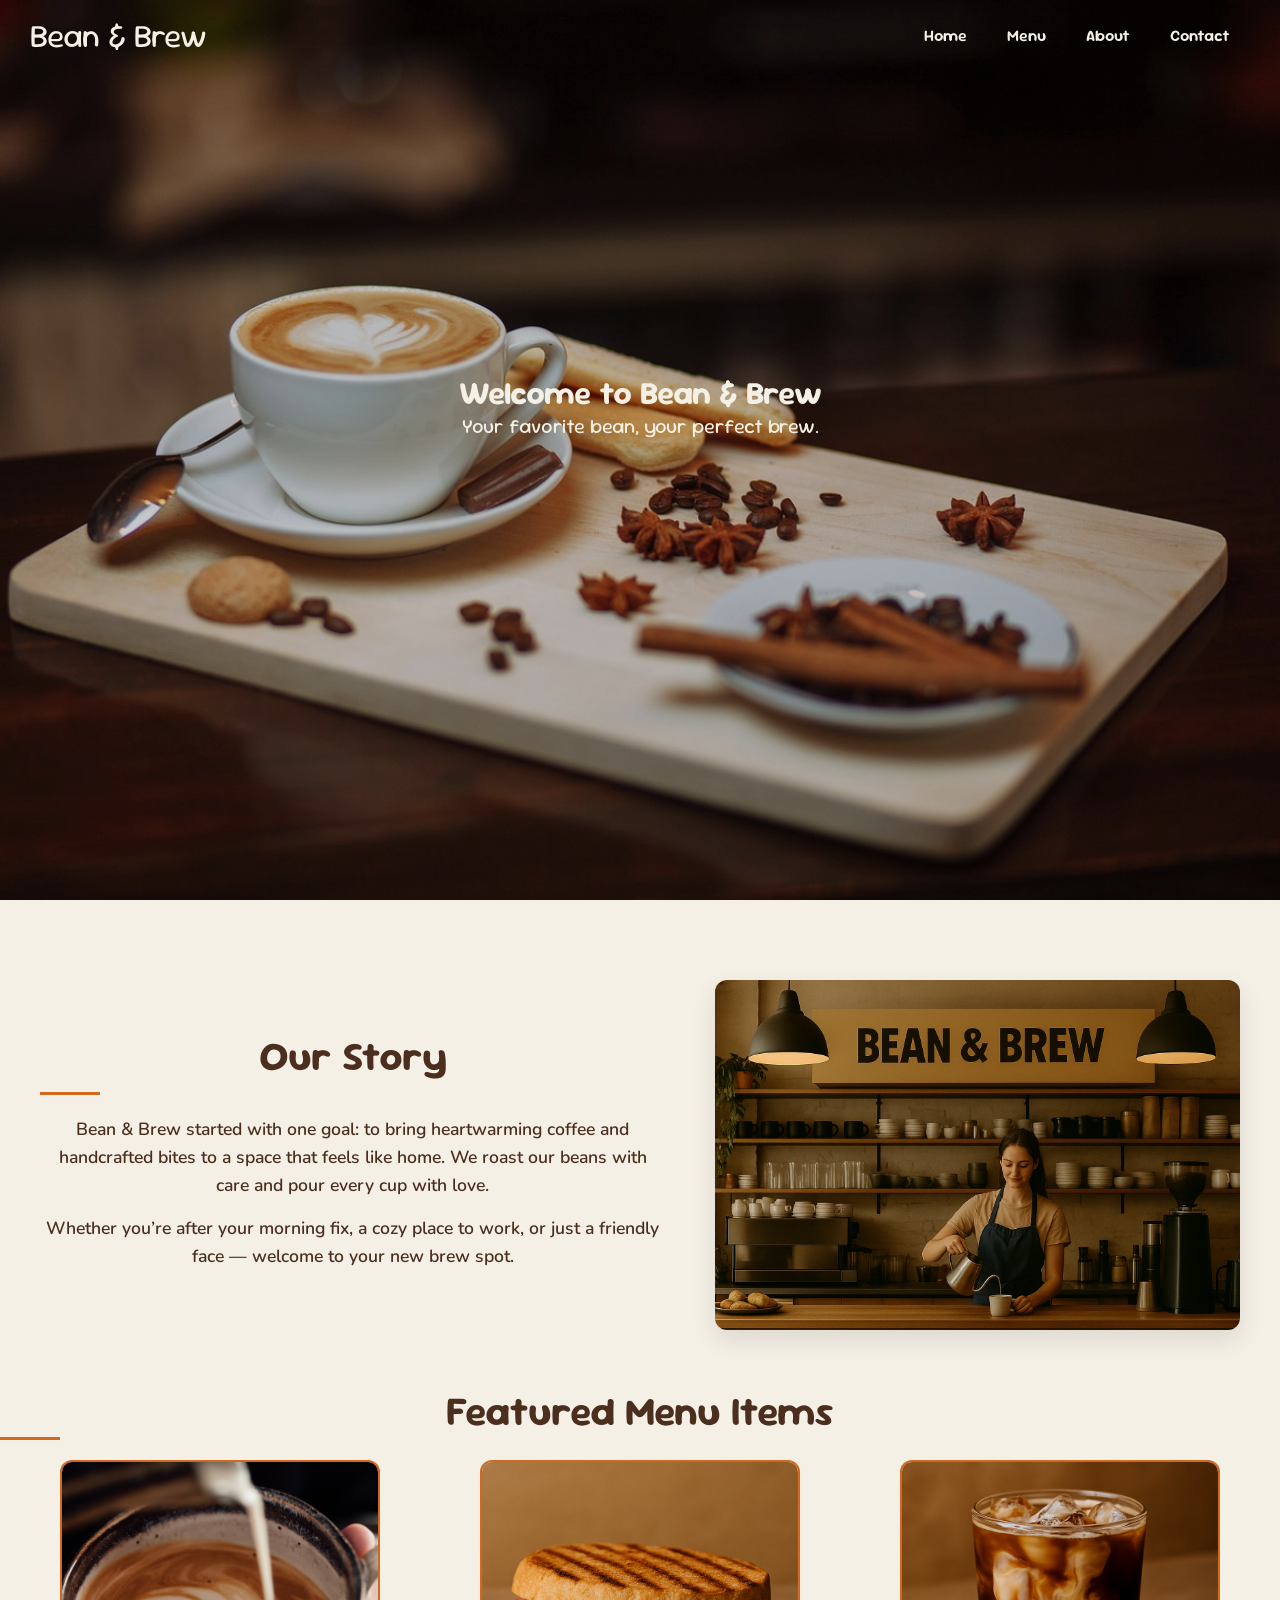
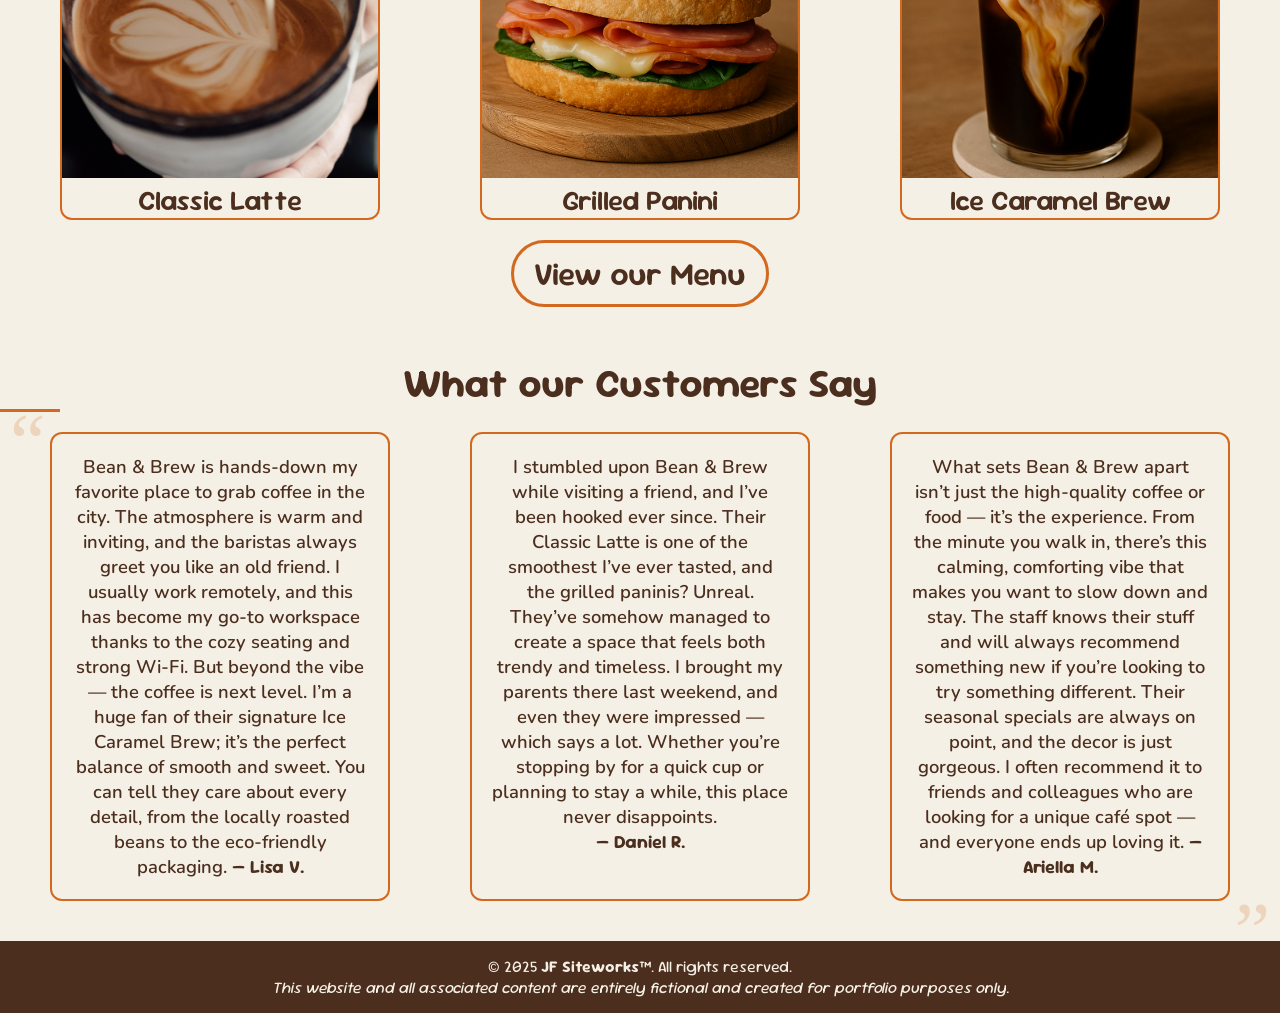
==== index.html @ e6b8cbff "Changed file structure" ====
<!-- Designed and Developed by James Forde and JF Siteworks | www.jfsiteworks.com -->
<!-- © 2025 JF Siteworks™. All rights reserved. -->
<!-- Bean & Brew is a fictional brand created solely for portfolio and demonstration purposes. -->

<!DOCTYPE html>
<html lang="en">
  <head>
    <meta charset="UTF-8" />
    <meta name="viewport" content="width=device-width, initial-scale=1.0" />
    <link rel="stylesheet" href="../body.css" />
    <link rel="stylesheet" href="CSS/navbar.css" />
    <link rel="stylesheet" href="CSS/banner.css" />
    <link rel="stylesheet" href="CSS/ourstory.css" />
    <link rel="stylesheet" href="CSS/menuitems.css" />
    <link rel="stylesheet" href="CSS/reviews.css" />
    <link rel="stylesheet" href="CSS/ctamenu.css" />
    <link rel="preconnect" href="https://fonts.googleapis.com" />
    <link rel="preconnect" href="https://fonts.gstatic.com" crossorigin />
    <link
      href="https://fonts.googleapis.com/css2?family=Sour+Gummy:ital,wght@0,100..900;1,100..900&display=swap"
      rel="stylesheet"
    />
    <link rel="preconnect" href="https://fonts.googleapis.com" />
    <link rel="preconnect" href="https://fonts.gstatic.com" crossorigin />
    <link
      href="https://fonts.googleapis.com/css2?family=Nunito:ital,wght@0,200..1000;1,200..1000&family=Sour+Gummy:ital,wght@0,100..900;1,100..900&display=swap"
      rel="stylesheet"
    />
    <title>Bean & Brew</title>
  </head>
  <body style="min-height: 100vh; display: flex; flex-direction: column">
    <nav id="navbar" class="navbar">
      <img
        src="../images/white hamburger.png"
        alt="Menu"
        id="hamburgerToggle"
        class="hamburger"
      />
      <div class="logo">Bean & Brew</div>
      <ul class="nav-links">
        <li><a href="">Home</a></li>
        <li><a href="#">Menu</a></li>
        <li><a href="#">About</a></li>
        <li><a href="contactus/">Contact</a></li>
      </ul>
    </nav>

    <div class="sidebar" id="mobileSidebar">
      <button id="closeBtn" class="close-btn">x</button>
      <a href="">Home</a>
      <a href="#">Menu</a>
      <a href="#">About</a>
      <a href="contactus/">Contact</a>
    </div>

    <div class="sidebar-overlay hidden" id="sidebarOverlay"></div>

    <main>
      <div class="banner">
        <img src="../images/hero-coffee.jpg" alt="banner-image" />
        <div class="banner-text">
          <h1>Welcome to Bean & Brew</h1>
          <p>Your favorite bean, your perfect brew.</p>
        </div>
      </div>

      <section class="our-story">
        <div class="story-content">
          <div class="story-text">
            <h2>Our Story</h2>
            <p>
              Bean & Brew started with one goal: to bring heartwarming coffee
              and handcrafted bites to a space that feels like home. We roast
              our beans with care and pour every cup with love.
            </p>
            <p>
              Whether you’re after your morning fix, a cozy place to work, or
              just a friendly face — welcome to your new brew spot.
            </p>
          </div>
          <div class="story-image">
            <img
              src="../images/inside.png"
              alt="Inside view of Bean & Brew coffee shop"
            />
          </div>
        </div>
      </section>

      <h1 class="featured-menu-items-text">Featured Menu Items</h1>

      <section class="featured-menu-items">
        <div id="box" class="item">
          <img src="../images/latte.jpg" alt="bliss" />
          <h2>Classic Latte</h2>
        </div>
        <div id="box" class="item">
          <img src="../images/panini.png" alt="panini" />
          <h2>Grilled Panini</h2>
        </div>
        <div id="box" class="item">
          <img src="../images/bliss.png" alt="bliss" />
          <h2>Ice Caramel Brew</h2>
        </div>
      </section>
      <section class="ctamenu">
        <div class="ctamenu-container">
          <a href="#"> View our Menu </a>
        </div>
      </section>

      <h1 class="reviews-text">What our Customers Say</h1>

      <section class="reviews">
        <div class="review">
          <p>
            Bean & Brew is hands-down my favorite place to grab coffee in the
            city. The atmosphere is warm and inviting, and the baristas always
            greet you like an old friend. I usually work remotely, and this has
            become my go-to workspace thanks to the cozy seating and strong
            Wi-Fi. But beyond the vibe — the coffee is next level. I’m a huge
            fan of their signature Ice Caramel Brew; it’s the perfect balance of
            smooth and sweet. You can tell they care about every detail, from
            the locally roasted beans to the eco-friendly packaging.
            <b style="font-family: Sour Gummy, sans-serif">— Lisa V.</b>
          </p>
        </div>
        <div class="review">
          <p>
            I stumbled upon Bean & Brew while visiting a friend, and I’ve been
            hooked ever since. Their Classic Latte is one of the smoothest I’ve
            ever tasted, and the grilled paninis? Unreal. They’ve somehow
            managed to create a space that feels both trendy and timeless. I
            brought my parents there last weekend, and even they were impressed
            — which says a lot. Whether you’re stopping by for a quick cup or
            planning to stay a while, this place never disappoints.<br />
            <b style="font-family: Sour Gummy, sans-serif">— Daniel R.</b>
          </p>
        </div>
        <div class="review">
          <p>
            What sets Bean & Brew apart isn’t just the high-quality coffee or
            food — it’s the experience. From the minute you walk in, there’s
            this calming, comforting vibe that makes you want to slow down and
            stay. The staff knows their stuff and will always recommend
            something new if you’re looking to try something different. Their
            seasonal specials are always on point, and the decor is just
            gorgeous. I often recommend it to friends and colleagues who are
            looking for a unique café spot — and everyone ends up loving it.
            <b style="font-family: Sour Gummy, sans-serif">— Ariella M.</b>
          </p>
        </div>
      </section>
    </main>

    <footer>
      <p>© 2025 <strong>JF Siteworks™</strong>. All rights reserved.</p>
      <p>
        <em
          >This website and all associated content are entirely fictional and
          created for portfolio purposes only.</em
        >
      </p>
    </footer>

    <script src="script.js"></script>
  </body>
</html>
---- body.css ----
* {
  margin: 0;
  padding: 0;
  box-sizing: border-box;
}

html,
body {
  background-color: #f5f0e6;
  min-height: 100vh;
  margin: 0;
  display: flex;
  flex-direction: column;
  font-size: 16px;
  text-align: center;
  overflow-x: hidden;
  overflow-y: visible;
  scroll-behavior: smooth;
}

main {
  flex: 1;
}

footer {
  height: fit-content;
  width: 100%;
  box-sizing: border-box;
  background-color: #4b2e1e;
  color: #f5f0e6;
  font-family: "Sour Gummy", sans-serif;
  padding: 15px 0;
  margin-bottom: 0;
}
---- CSS/navbar.css ----
.navbar {
  width: 100%;
  display: flex;
  justify-content: space-between;
  align-items: center;
  background-color: transparent;
  padding: 0 30px;
  height: 70px;
  position: fixed;
  top: 0;
  left: 0;
  z-index: 100;
  opacity: 1;
  transition: background-color 0.5s ease, opacity 0.3s ease;
}

.logo {
  font-family: "Sour Gummy", sans-serif;
  font-size: 2rem;
  color: #f5f0e6;
  display: flex;
  align-items: center;
  height: 100%;
}

.nav-links {
  list-style: none;
  display: flex;
}

.nav-links li {
  height: 100%;
}

.nav-links a {
  font-family: "Sour Gummy", sans-serif;
  display: inline-block;
  position: relative;
  padding: 0 20px;
  text-decoration: none;
  color: #f5f0e6;
  font-weight: 600;
  transition: background-color 0.3s ease, color 0.3s ease,
    transform 0.3s cubic-bezier(0.4, 0, 0.2, 1);
}

.navbar a::after {
  content: "";
  position: absolute;
  left: 15%;
  bottom: 0;
  width: 70%;
  height: 2px;
  background-color: rgba(245, 240, 230, 1);
  transform: scaleX(0);
  transform-origin: center;
  transition: transform 0.3s ease;
}

.navbar a:hover {
  transform: scale(1.15);
}

.navbar a:hover::after {
  transform: scaleX(1);
}

.navbar.scrolled {
  background-color: #4b2e1e;
  opacity: 1 !important;
}

.hamburger {
  position: absolute;
  display: none;
  cursor: pointer;
  align-items: center;
  justify-content: center;
  height: 20px;
  width: auto;
  box-sizing: content-box;
}

.sidebar {
  position: fixed;
  top: 0;
  left: -250px;
  height: 100%;
  width: 250px;
  background-color: #f5f0e6;
  padding-top: 0px;
  transition: left 0.3s ease;
  z-index: 1000;
  display: flex;
  flex-direction: column;
}

.sidebar.active {
  left: 0;
}

.sidebar a {
  padding: 16px;
  text-decoration: none;
  color: #4b2e1e;
  font-size: 18px;
  border-bottom: 1px solid #d2691e;
  font-family: "Sour Gummy", sans-serif;
}

.close-btn {
  background-color: transparent;
  color: #4b2e1e;
  font-size: 35px;
  border: 0;
  text-align: right;
  padding: 8px 16px 8px 16px;
  font-family: "Sour Gummy", sans-serif;
  font-weight: 300;
  border-bottom: 1px solid #d2691e;
}

.sidebar-overlay {
  position: fixed;
  top: 0;
  left: 0;
  z-index: 999;
  background-color: #00000099;
  height: 100vh;
  width: 100vw;
}

.hidden {
  display: none;
}
@media (max-width: 768px) {
  .navbar {
    justify-content: center;
    width: 100%;
    padding: 0;
  }

  .logo {
    margin: 0 auto;
  }

  .nav-links {
    display: none;
  }

  .navbar.scrolled {
    background-color: #4b2e1e;
    opacity: 1;
  }

  .hamburger {
    display: block;
    position: absolute;
    left: 16px;
    top: 50%;
    transform: translateY(-50%);
    height: 20px;
    width: auto;
    margin: 0;
  }
}
---- CSS/banner.css ----
.banner {
  position: relative;
  width: 100%;
  min-height: 100vh;
  height: 100vh;
  display: flex;
  overflow: visible;
  justify-content: center;
}

.banner::before {
  content: "";
  position: absolute;
  inset: 0;
  background-color: rgba(0, 0, 0, 0.2);
  z-index: 1;
}

.banner img {
  width: 100%;
  height: 100vh;
  min-height: 100vh;
  object-fit: cover;
  position: absolute;
  top: 0;
  left: 0;
  z-index: 0;
}

.banner-text {
  position: relative;
  align-self: center;
  align-content: center;
  display: flex;
  flex-direction: column;
  justify-content: center;
  font-family: "Sour Gummy", sans-serif;
  color: #f5f0e6;
  z-index: 2;
  transform: translateY(-45px);
}

.banner h1 {
  font-size: 2rem;
}

.banner p {
  font-size: 1.25rem;
}

.order-btn {
  font-family: "Sour Gummy", sans-serif;
  position: absolute;
  bottom: 120px;
  left: 150px;
  background-color: #f5f0e6;
  color: #d2691e;
  padding: 12px 24px;
  border: 3px solid #d2691e;
  border-radius: 999px;
  font-weight: bold;
  font-size: 1.1rem;
  text-decoration: none;
  z-index: 5;
  transform-origin: center;
  transition: background-color 0.5s ease, color 0.5s ease,
    transform 0.3s cubic-bezier(0.4, 0, 0.2, 1),
    filter 0.3s cubic-bezier(0.4, 0, 0.2, 1),
    opacity 0.3s cubic-bezier(0.4, 0, 0.2, 1);
  filter: none !important;
  opacity: 1 !important;
}

.order-btn::after {
  content: "";
  position: absolute;
  left: 15%;
  bottom: 0.75rem;
  width: 70%;
  height: 2px;
  background-color: rgba(210, 105, 30, 1);
  transform: scaleX(0);
  transform-origin: center;
  transition: transform 0.3s ease;
}

.order-btn:hover {
  animation: none !important;
  filter: none !important;
  opacity: 1 !important;
  transform: scale(1.2);
}

.order-btn:hover::after {
  transform: scaleX(1);
}

.order-btn.fade-slide {
  will-change: transform, opacity;
}

@media (max-width: 768px) {
  .order-btn {
    margin: 30px auto 0 auto;
    display: block;
    left: unset;
    bottom: unset;
    align-self: center;
    font-size: 1rem;
    padding: 10.6px 20.2px;
  }

  .order-btn:hover {
    transform: none !important;
  }

  .order-btn:hover::after {
    transform: scaleX(0) !important;
  }

  .banner h1 {
    font-size: 1.6rem;
  }

  .banner p {
    font-size: 1rem;
  }
}
---- CSS/ourstory.css ----
.our-story {
  padding: 80px 40px 50px 40px;
  background-color: #f5f0e6;
  color: #4b2e1e;
  font-family: 'Sour Gummy', sans-serif;
}

.story-content {
  max-width: 1200px;
  margin: 0 auto;
  display: flex;
  flex-direction: row;
  gap: 50px;
  align-items: center;
  flex-wrap: wrap;
}

.story-text {
  flex: 1 1 500px;
}

.story-text h2 {
  font-size: 2.5rem;
  margin-bottom: 20px;
  position: relative;
  font-weight: 700;
}

.story-text h2::after {
  content: "";
  display: block;
  width: 60px;
  height: 3px;
  background: #d2691e;
  margin-top: 10px;
  justify-self: center;
}

.story-text p {
  font-size: 1.1rem;
  line-height: 1.6;
  margin-bottom: 15px;
  font-family: "Nunito", sans-serif;
  font-weight: 600;
}

.story-image {
  flex: 1 1 400px;
}

.story-image img {
  width: 100%;
  border-radius: 12px;
  object-fit: cover;
  box-shadow: 0 10px 25px rgba(0, 0, 0, 0.1);
}
---- CSS/menuitems.css ----
.featured-menu-items {
  width: 100%;
  display: flex;
  box-sizing: border-box;
  padding: 0 60px;
  height: fit-content;
  gap: 100px;
}

.featured-menu-items-text {
  font-size: 2.5rem;
  text-align: center;
  font-family: "Sour Gummy", sans-serif;
  color: #4b2e1e;
}

.featured-menu-items-text::after {
  content: "";
  display: block;
  width: 60px;
  height: 3px;
  background: #d2691e;
  margin-top: 0;
  margin-bottom: 20px;
  justify-self: center;
}

.item {
  flex: 1;
  justify-content: center;
  border: 2px solid #d2691e;
  border-radius: 12px;
  height: fit-content;
  overflow: hidden;
  transition: transform 0.3s ease, box-shadow 0.3s ease !important;
  background-color: #f5f0e6;
  z-index: 2;
}

.item h2 {
  font-size: 1.75rem;
  font-family: "Sour Gummy", sans-serif;
  font-weight: 600;
  color: #4b2e1e;
}

.item img {
  width: 100%;
  height: auto;
}

.item:hover {
  transform: scale(1.03) !important;
  box-shadow: 0 8px 20px rgba(0, 0, 0, 0.4);
}

@media (max-width: 768px) {
  .featured-menu-items {
    flex-direction: column;
    gap: 32px;
    padding: 0 12px;
    align-items: center;
  }
  .item {
    width: 100%;
    max-width: 350px;
    margin: 0 auto;
    font-size: 1rem;
  }
  .item h2 {
    font-size: 1.25rem;
  }
  .featured-menu-items-text {
    font-size: 2rem;
  }
  .featured-menu-items-text::after {
    margin-left: auto;
    margin-right: auto;
  }

  .item:hover {
    transform: none !important;
    box-shadow: none !important;
    display: block;
  }
}
---- CSS/reviews.css ----
.reviews {
  width: 100%;
  min-height: 350px;
  display: flex;
  box-sizing: border-box;
  padding: 0 50px 40px 50px;
  gap: 80px;
  align-items: stretch;
  position: relative;
  overflow: visible;
}

.reviews-text {
  font-size: 2.5rem;
  font-family: "Sour Gummy", sans-serif;
  color: #4b2e1e;
}

.reviews-text::after {
  content: "";
  display: block;
  width: 60px;
  height: 3px;
  background: #d2691e;
  margin-top: 0;
  margin-bottom: 20px;
  justify-self: center;
}

.review {
  flex: 1;
  text-align: center;
  border-radius: 12px;
  min-height: 100%;
  border: 2px solid #d2691e;
  position: relative;
  padding: 20px;
  display: flex;
  flex-direction: column;
  justify-content: stretch;
  transition: transform 0.3s ease, box-shadow 0.3s ease;
  z-index: 10;
  background-color: #f5f0e6;
}

.review p {
  font-size: 1.15rem;
  font-family: "Nunito", sans-serif;
  color: #4b2e1e;
  font-weight: 600;
}

.reviews::before,
.reviews::after {
  font-family: Georgia, serif;
  font-size: 5rem;
  color: #d2691e;
  position: absolute;
  opacity: 0.2;
  line-height: 1;
  pointer-events: none;
  z-index: 0;
}

.reviews::before {
  content: "“";
  top: -30px;
  left: 10px;
}

.reviews::after {
  content: "”";
  bottom: -30px;
  right: 10px;
}

.review:hover {
  transform: scale(1.03);
  box-shadow: 0 8px 20px rgba(0, 0, 0, 0.4);
}

@media (max-width: 768px) {
  .reviews {
    flex-direction: column;
    gap: 32px;
    padding: 0 12px;
    align-items: center;
    padding-bottom: 40px;
  }

  .review {
    max-width: 350px;
    width: 100%;
  }

  .reviews::before,
  .reviews::after {
    font-family: Georgia, serif;
    font-size: 4rem;
    color: #d2691e;
    position: absolute;
    opacity: 0.2;
    line-height: 1;
    pointer-events: none;
    z-index: 0;
  }

  .reviews::before {
    content: "“";
    top: -30px;
    left: 10px;
  }

  .reviews::after {
    content: "”";
    bottom: -25px;
    right: 10px;
  }

  .review:hover {
    transform: none !important;
    box-shadow: none !important;
    display: block;
  }
}
---- CSS/ctamenu.css ----
.ctamenu {
    width: 100%;
    height: fit-content;
    display: flex;
    align-items: center;
    padding: 20px;
    padding-bottom: 25px;
    padding-bottom: 50px;
}

.ctamenu-container {
    flex: 1;
    display: flex;
    justify-content: center;
}

.ctamenu-container a {
    font-size: 2rem;
    font-family: "Sour Gummy", sans-serif;
    color: #4b2e1e;
    text-decoration: none;
    border: 3px solid #d2691e;
    border-radius: 999px;
    padding: 10px 20px;
    transition: transform 0.3s ease;
    font-weight: 600;
    position: relative;
}

.ctamenu-container a::after {
  content: "";
  position: absolute;
  left: 15%;
  bottom: 0.75rem;
  width: 70%;
  height: 2px;
  background-color: #4b2e1e;
  transform: scaleX(0);
  transform-origin: center;
  transition: transform 0.3s ease;
  z-index: 1;
}

.ctamenu-container a:hover {
  transform: scale(1.1);
}

.ctamenu-container a:hover::after {
  transform: scaleX(1);
}

@media (max-width: 768px) {
  .ctamenu-container a:hover {
    transform: none !important;
  }

  .ctamenu-container a:hover::after {
    transform: scaleX(0);
  }
}
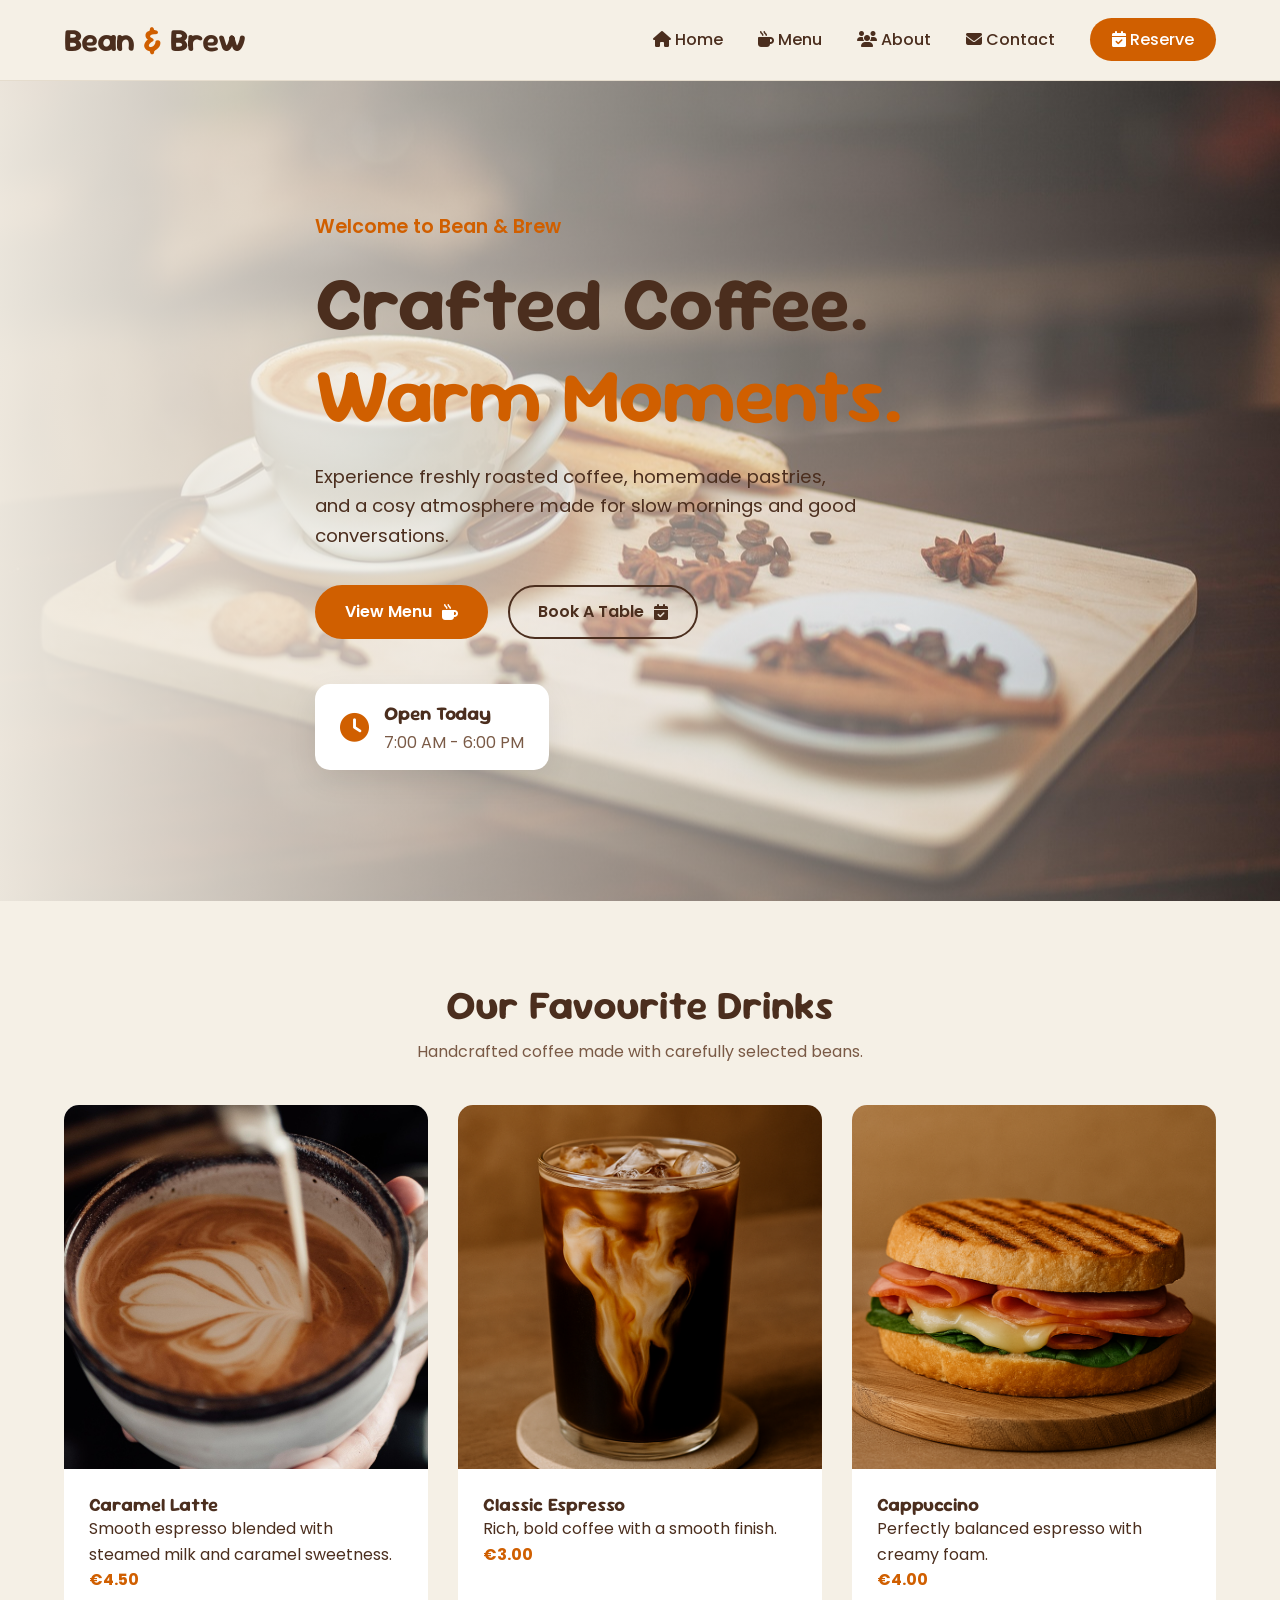
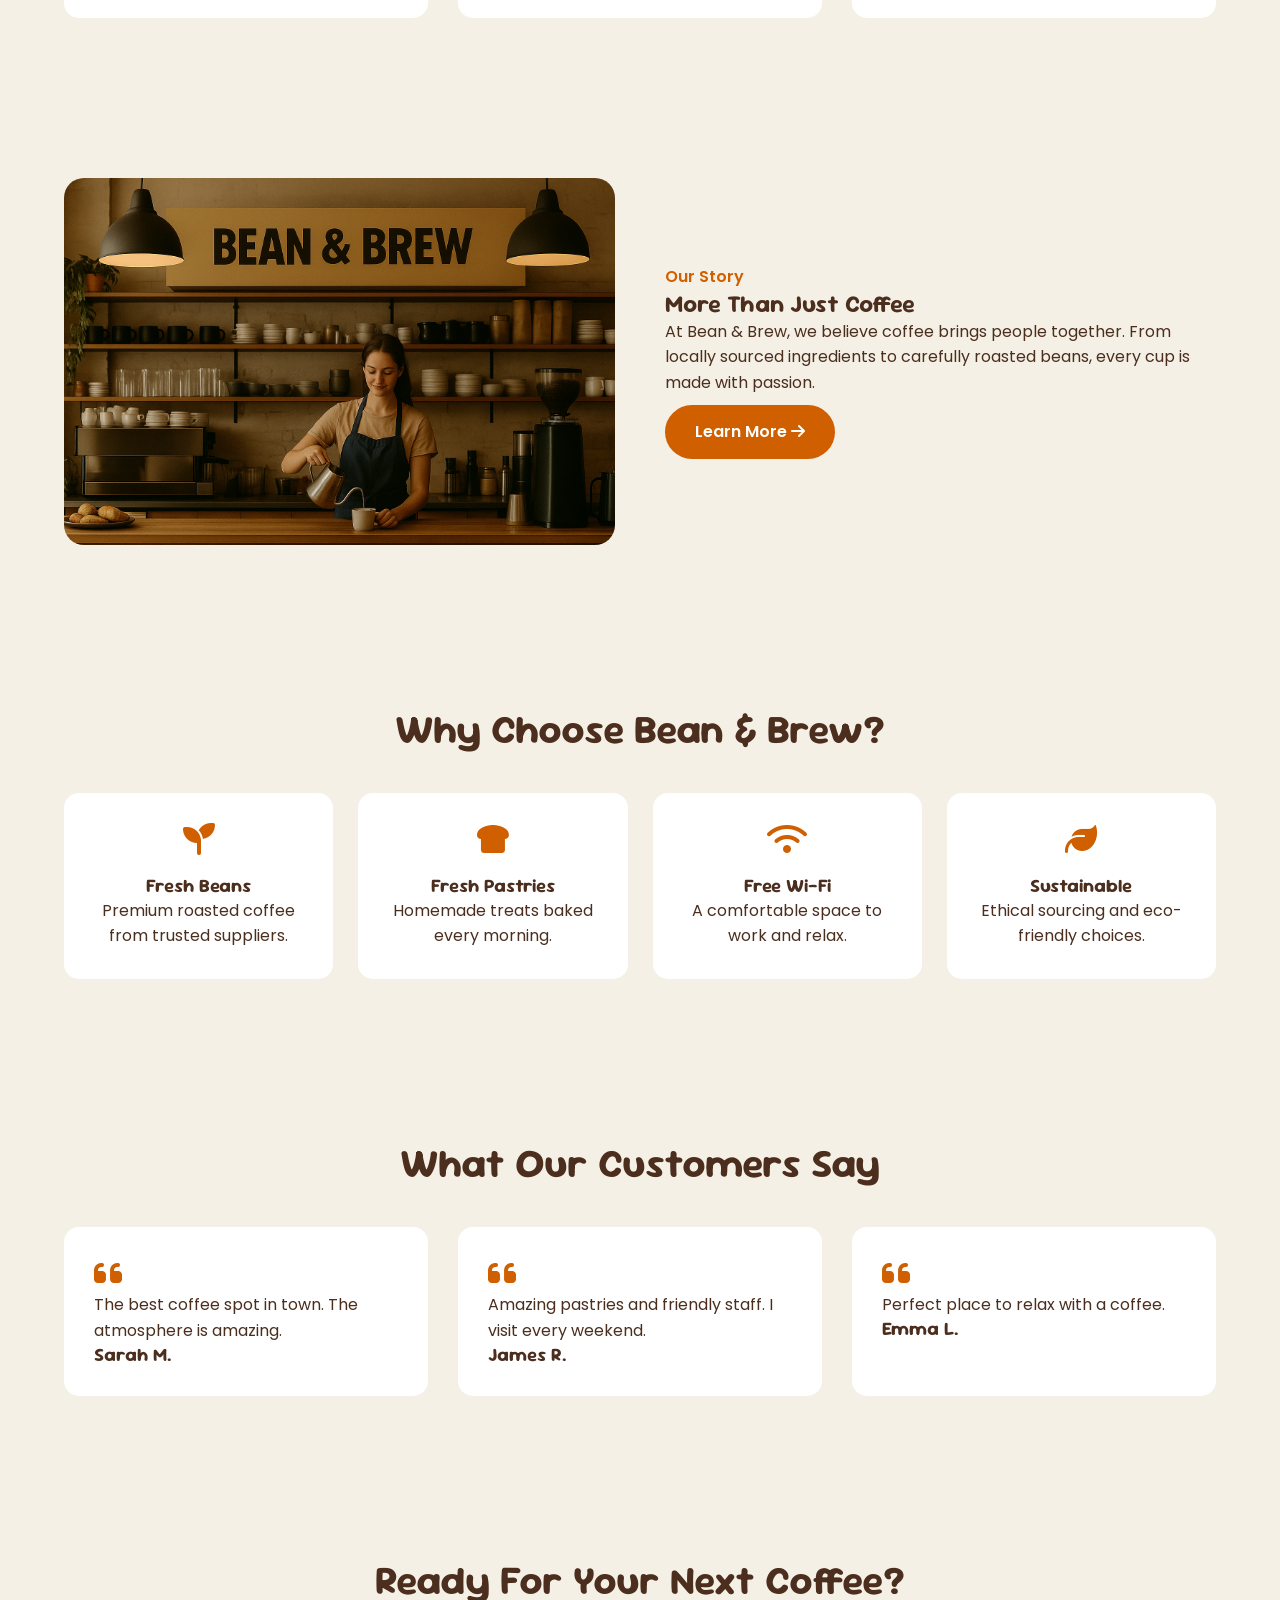
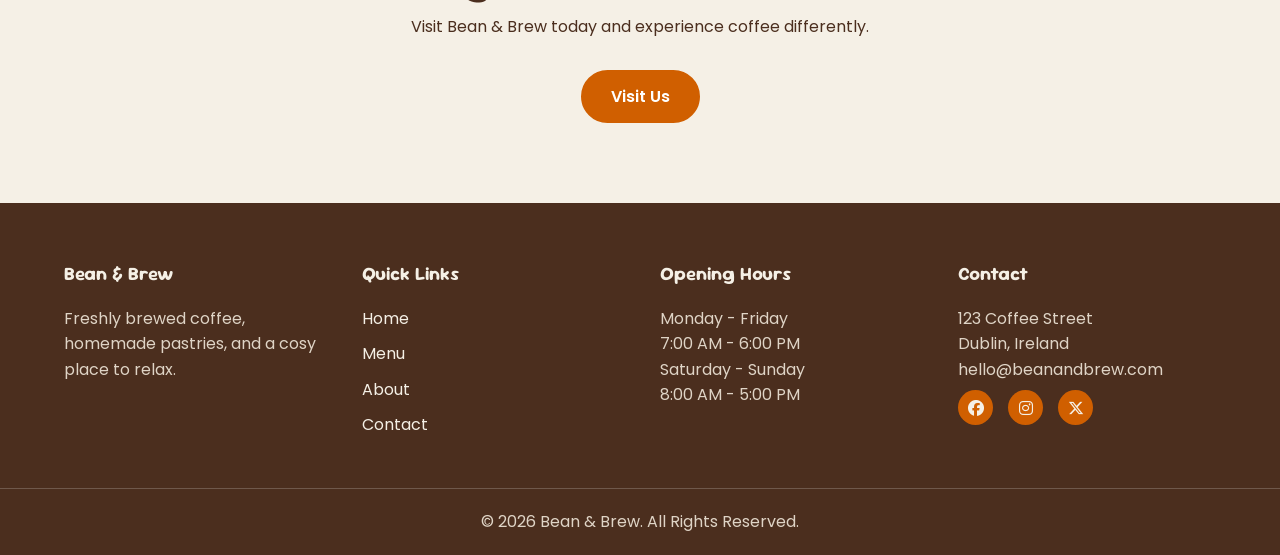
==== commit bddd1840: "Intiate Bean & Brew" ====
--- a/index.html
+++ b/index.html
@@ -1,168 +1,355 @@
-<!-- Designed and Developed by James Forde and JF Siteworks | www.jfsiteworks.com -->
-<!-- © 2025 JF Siteworks™. All rights reserved. -->
-<!-- Bean & Brew is a fictional brand created solely for portfolio and demonstration purposes. -->
-
-<!DOCTYPE html>
+<!doctype html>
 <html lang="en">
   <head>
     <meta charset="UTF-8" />
     <meta name="viewport" content="width=device-width, initial-scale=1.0" />
-    <link rel="stylesheet" href="../body.css" />
-    <link rel="stylesheet" href="CSS/navbar.css" />
-    <link rel="stylesheet" href="CSS/banner.css" />
-    <link rel="stylesheet" href="CSS/ourstory.css" />
-    <link rel="stylesheet" href="CSS/menuitems.css" />
-    <link rel="stylesheet" href="CSS/reviews.css" />
-    <link rel="stylesheet" href="CSS/ctamenu.css" />
     <link rel="preconnect" href="https://fonts.googleapis.com" />
     <link rel="preconnect" href="https://fonts.gstatic.com" crossorigin />
     <link
-      href="https://fonts.googleapis.com/css2?family=Sour+Gummy:ital,wght@0,100..900;1,100..900&display=swap"
+      href="https://fonts.googleapis.com/css2?family=Poppins:ital,wght@0,100;0,200;0,300;0,400;0,500;0,600;0,700;0,800;0,900;1,100;1,200;1,300;1,400;1,500;1,600;1,700;1,800;1,900&family=Sour+Gummy:ital,wght@0,100..900;1,100..900&display=swap"
       rel="stylesheet"
     />
-    <link rel="preconnect" href="https://fonts.googleapis.com" />
-    <link rel="preconnect" href="https://fonts.gstatic.com" crossorigin />
     <link
-      href="https://fonts.googleapis.com/css2?family=Nunito:ital,wght@0,200..1000;1,200..1000&family=Sour+Gummy:ital,wght@0,100..900;1,100..900&display=swap"
       rel="stylesheet"
+      href="https://cdnjs.cloudflare.com/ajax/libs/font-awesome/6.5.1/css/all.min.css"
     />
+    <link rel="stylesheet" href="body.css" />
+    <link rel="stylesheet" href="CSS/navbar.css" />
+    <link rel="stylesheet" href="CSS/hero.css" />
+    <link rel="stylesheet" href="home.css" />
     <title>Bean & Brew</title>
   </head>
-  <body style="min-height: 100vh; display: flex; flex-direction: column">
-    <nav id="navbar" class="navbar">
-      <img
-        src="../images/white hamburger.png"
-        alt="Menu"
-        id="hamburgerToggle"
-        class="hamburger"
-      />
-      <div class="logo">Bean & Brew</div>
-      <ul class="nav-links">
-        <li><a href="">Home</a></li>
-        <li><a href="#">Menu</a></li>
-        <li><a href="#">About</a></li>
-        <li><a href="contactus/">Contact</a></li>
-      </ul>
-    </nav>
-
-    <div class="sidebar" id="mobileSidebar">
-      <button id="closeBtn" class="close-btn">x</button>
-      <a href="">Home</a>
-      <a href="#">Menu</a>
-      <a href="#">About</a>
-      <a href="contactus/">Contact</a>
-    </div>
-
-    <div class="sidebar-overlay hidden" id="sidebarOverlay"></div>
-
-    <main>
-      <div class="banner">
-        <img src="../images/hero-coffee.jpg" alt="banner-image" />
-        <div class="banner-text">
-          <h1>Welcome to Bean & Brew</h1>
-          <p>Your favorite bean, your perfect brew.</p>
-        </div>
-      </div>
-
-      <section class="our-story">
-        <div class="story-content">
-          <div class="story-text">
-            <h2>Our Story</h2>
-            <p>
-              Bean & Brew started with one goal: to bring heartwarming coffee
-              and handcrafted bites to a space that feels like home. We roast
-              our beans with care and pour every cup with love.
-            </p>
-            <p>
-              Whether you’re after your morning fix, a cozy place to work, or
-              just a friendly face — welcome to your new brew spot.
-            </p>
-          </div>
-          <div class="story-image">
-            <img
-              src="../images/inside.png"
-              alt="Inside view of Bean & Brew coffee shop"
-            />
-          </div>
-        </div>
-      </section>
-
-      <h1 class="featured-menu-items-text">Featured Menu Items</h1>
-
-      <section class="featured-menu-items">
-        <div id="box" class="item">
-          <img src="../images/latte.jpg" alt="bliss" />
-          <h2>Classic Latte</h2>
-        </div>
-        <div id="box" class="item">
-          <img src="../images/panini.png" alt="panini" />
-          <h2>Grilled Panini</h2>
-        </div>
-        <div id="box" class="item">
-          <img src="../images/bliss.png" alt="bliss" />
-          <h2>Ice Caramel Brew</h2>
-        </div>
-      </section>
-      <section class="ctamenu">
-        <div class="ctamenu-container">
-          <a href="#"> View our Menu </a>
-        </div>
-      </section>
-
-      <h1 class="reviews-text">What our Customers Say</h1>
-
-      <section class="reviews">
-        <div class="review">
+  <body>
+    <header class="navbar">
+      <div class="nav-container">
+        <a href="index.html" class="logo"> Bean <span>&</span> Brew </a>
+
+        <nav>
+          <ul class="nav-links">
+            <li>
+              <a href="index.html">
+                <i class="fa-solid fa-house"></i>
+                Home
+              </a>
+            </li>
+
+            <li>
+              <a href="menu/">
+                <i class="fa-solid fa-mug-hot"></i>
+                Menu
+              </a>
+            </li>
+
+            <li>
+              <a href="about/">
+                <i class="fa-solid fa-users"></i>
+                About
+              </a>
+            </li>
+
+            <li>
+              <a href="contact/">
+                <i class="fa-solid fa-envelope"></i>
+                Contact
+              </a>
+            </li>
+
+            <li>
+              <a href="contact/" class="nav-btn">
+                <i class="fa-solid fa-calendar-check"></i>
+                Reserve
+              </a>
+            </li>
+          </ul>
+        </nav>
+
+        <button class="menu-toggle" aria-label="Open Menu">
+          <span></span>
+          <span></span>
+          <span></span>
+        </button>
+      </div>
+    </header>
+
+    <section class="hero">
+      <div class="hero-overlay"></div>
+
+      <div class="hero-content container">
+        <p class="hero-subtitle">Welcome to Bean & Brew</p>
+
+        <h1>
+          Crafted Coffee.
+          <span>Warm Moments.</span>
+        </h1>
+
+        <p class="hero-text">
+          Experience freshly roasted coffee, homemade pastries, and a cosy
+          atmosphere made for slow mornings and good conversations.
+        </p>
+
+        <div class="hero-buttons">
+          <a href="menu/index.html" class="btn">
+            View Menu
+            <i class="fa-solid fa-mug-hot"></i>
+          </a>
+
+          <a href="contact/index.html" class="btn-outline">
+            Book A Table
+            <i class="fa-solid fa-calendar-check"></i>
+          </a>
+        </div>
+
+        <div class="opening-card">
+          <i class="fa-solid fa-clock"></i>
+
+          <div>
+            <strong>Open Today</strong>
+            <p>7:00 AM - 6:00 PM</p>
+          </div>
+        </div>
+      </div>
+    </section>
+
+    <!-- FEATURED DRINKS -->
+
+    <section class="featured">
+      <div class="container">
+        <div class="section-title">
+          <h2>Our Favourite Drinks</h2>
+          <p>Handcrafted coffee made with carefully selected beans.</p>
+        </div>
+
+        <div class="drink-grid">
+          <article class="drink-card">
+            <img src="images/latte.jpg" alt="Caramel Latte" />
+
+            <div class="drink-content">
+              <h3>Caramel Latte</h3>
+
+              <p>
+                Smooth espresso blended with steamed milk and caramel sweetness.
+              </p>
+
+              <span>€4.50</span>
+            </div>
+          </article>
+
+          <article class="drink-card">
+            <img src="images/bliss.png" alt="Espresso" />
+
+            <div class="drink-content">
+              <h3>Classic Espresso</h3>
+
+              <p>Rich, bold coffee with a smooth finish.</p>
+
+              <span>€3.00</span>
+            </div>
+          </article>
+
+          <article class="drink-card">
+            <img src="images/panini.png" alt="Cappuccino" />
+
+            <div class="drink-content">
+              <h3>Cappuccino</h3>
+
+              <p>Perfectly balanced espresso with creamy foam.</p>
+
+              <span>€4.00</span>
+            </div>
+          </article>
+        </div>
+      </div>
+    </section>
+
+    <!-- ABOUT PREVIEW -->
+
+    <section class="about-preview">
+      <div class="container about-grid">
+        <div class="about-image">
+          <img src="images/inside.png" alt="Bean and Brew Cafe" />
+        </div>
+
+        <div class="about-content">
+          <p class="section-tag">Our Story</p>
+
+          <h2>More Than Just Coffee</h2>
+
+          <p style="margin-bottom: 10px;">
+            At Bean & Brew, we believe coffee brings people together. From
+            locally sourced ingredients to carefully roasted beans, every cup is
+            made with passion.
+          </p>
+
+          <a href="about/index.html" class="btn">
+            Learn More
+            <i class="fa-solid fa-arrow-right"></i>
+          </a>
+        </div>
+      </div>
+    </section>
+
+    <!-- WHY CHOOSE US -->
+
+    <section class="features">
+      <div class="container">
+        <div class="section-title">
+          <h2>Why Choose Bean & Brew?</h2>
+        </div>
+
+        <div class="feature-grid">
+          <div class="feature-card">
+            <i class="fa-solid fa-seedling"></i>
+
+            <h3>Fresh Beans</h3>
+
+            <p>Premium roasted coffee from trusted suppliers.</p>
+          </div>
+
+          <div class="feature-card">
+            <i class="fa-solid fa-bread-slice"></i>
+
+            <h3>Fresh Pastries</h3>
+
+            <p>Homemade treats baked every morning.</p>
+          </div>
+
+          <div class="feature-card">
+            <i class="fa-solid fa-wifi"></i>
+
+            <h3>Free Wi-Fi</h3>
+
+            <p>A comfortable space to work and relax.</p>
+          </div>
+
+          <div class="feature-card">
+            <i class="fa-solid fa-leaf"></i>
+
+            <h3>Sustainable</h3>
+
+            <p>Ethical sourcing and eco-friendly choices.</p>
+          </div>
+        </div>
+      </div>
+    </section>
+
+    <!-- REVIEWS -->
+
+    <section class="reviews">
+      <div class="container">
+        <div class="section-title">
+          <h2>What Our Customers Say</h2>
+        </div>
+
+        <div class="review-grid">
+          <div class="review-card">
+            <i class="fa-solid fa-quote-left"></i>
+
+            <p>The best coffee spot in town. The atmosphere is amazing.</p>
+
+            <h3>Sarah M.</h3>
+          </div>
+
+          <div class="review-card">
+            <i class="fa-solid fa-quote-left"></i>
+
+            <p>Amazing pastries and friendly staff. I visit every weekend.</p>
+
+            <h3>James R.</h3>
+          </div>
+
+          <div class="review-card">
+            <i class="fa-solid fa-quote-left"></i>
+
+            <p>Perfect place to relax with a coffee.</p>
+
+            <h3>Emma L.</h3>
+          </div>
+        </div>
+      </div>
+    </section>
+
+    <!-- CTA -->
+
+    <section class="home-cta">
+      <div class="container">
+        <div class="section-title">
+          <h2>Ready For Your Next Coffee?</h2>
+        </div>
+
+        <p>Visit Bean & Brew today and experience coffee differently.</p>
+
+        <a href="contact/index.html" class="btn"> Visit Us </a>
+      </div>
+    </section>
+
+    <footer class="footer">
+      <div class="footer-container">
+        <div>
+          <h3>Bean & Brew</h3>
+
           <p>
-            Bean & Brew is hands-down my favorite place to grab coffee in the
-            city. The atmosphere is warm and inviting, and the baristas always
-            greet you like an old friend. I usually work remotely, and this has
-            become my go-to workspace thanks to the cozy seating and strong
-            Wi-Fi. But beyond the vibe — the coffee is next level. I’m a huge
-            fan of their signature Ice Caramel Brew; it’s the perfect balance of
-            smooth and sweet. You can tell they care about every detail, from
-            the locally roasted beans to the eco-friendly packaging.
-            <b style="font-family: Sour Gummy, sans-serif">— Lisa V.</b>
-          </p>
-        </div>
-        <div class="review">
+            Freshly brewed coffee, homemade pastries, and a cosy place to relax.
+          </p>
+        </div>
+
+        <div>
+          <h3>Quick Links</h3>
+
+          <ul class="footer-links">
+            <li>
+              <a href="">Home</a>
+            </li>
+
+            <li>
+              <a href="menu/">Menu</a>
+            </li>
+
+            <li>
+              <a href="about/">About</a>
+            </li>
+
+            <li>
+              <a href="contact/">Contact</a>
+            </li>
+          </ul>
+        </div>
+
+        <div>
+          <h3>Opening Hours</h3>
+
           <p>
-            I stumbled upon Bean & Brew while visiting a friend, and I’ve been
-            hooked ever since. Their Classic Latte is one of the smoothest I’ve
-            ever tasted, and the grilled paninis? Unreal. They’ve somehow
-            managed to create a space that feels both trendy and timeless. I
-            brought my parents there last weekend, and even they were impressed
-            — which says a lot. Whether you’re stopping by for a quick cup or
-            planning to stay a while, this place never disappoints.<br />
-            <b style="font-family: Sour Gummy, sans-serif">— Daniel R.</b>
-          </p>
-        </div>
-        <div class="review">
+            Monday - Friday<br />
+            7:00 AM - 6:00 PM
+          </p>
+
           <p>
-            What sets Bean & Brew apart isn’t just the high-quality coffee or
-            food — it’s the experience. From the minute you walk in, there’s
-            this calming, comforting vibe that makes you want to slow down and
-            stay. The staff knows their stuff and will always recommend
-            something new if you’re looking to try something different. Their
-            seasonal specials are always on point, and the decor is just
-            gorgeous. I often recommend it to friends and colleagues who are
-            looking for a unique café spot — and everyone ends up loving it.
-            <b style="font-family: Sour Gummy, sans-serif">— Ariella M.</b>
-          </p>
-        </div>
-      </section>
-    </main>
-
-    <footer>
-      <p>© 2025 <strong>JF Siteworks™</strong>. All rights reserved.</p>
-      <p>
-        <em
-          >This website and all associated content are entirely fictional and
-          created for portfolio purposes only.</em
-        >
-      </p>
+            Saturday - Sunday<br />
+            8:00 AM - 5:00 PM
+          </p>
+        </div>
+
+        <div>
+          <h3>Contact</h3>
+
+          <p>
+            123 Coffee Street<br />
+            Dublin, Ireland
+          </p>
+
+          <p>hello@beanandbrew.com</p>
+
+          <div class="social-links">
+            <i class="fa-brands fa-facebook"></i>
+            <i class="fa-brands fa-instagram"></i>
+            <i class="fa-brands fa-x-twitter"></i>
+          </div>
+        </div>
+      </div>
+
+      <div class="footer-bottom">
+        <p>© 2026 Bean & Brew. All Rights Reserved.</p>
+      </div>
     </footer>
-
     <script src="script.js"></script>
   </body>
 </html>
--- a/body.css
+++ b/body.css
@@ -1,34 +1,125 @@
+:root {
+  --background: #f5f0e6;
+  --primary: #4b2e1e;
+  --accent: #d05f00;
+
+  --white: #ffffff;
+  --border: #e5dccd;
+
+  --heading-font: "Sour Gummy", sans-serif;
+  --body-font: "Poppins", sans-serif;
+
+  --max-width: 1200px;
+  --transition: 0.3s ease;
+}
+
 * {
   margin: 0;
   padding: 0;
   box-sizing: border-box;
 }
 
-html,
-body {
-  background-color: #f5f0e6;
-  min-height: 100vh;
-  margin: 0;
-  display: flex;
-  flex-direction: column;
-  font-size: 16px;
-  text-align: center;
-  overflow-x: hidden;
-  overflow-y: visible;
+html {
   scroll-behavior: smooth;
 }
 
-main {
-  flex: 1;
+body {
+  background-color: var(--background);
+  color: var(--primary);
+  font-family: var(--body-font);
+  line-height: 1.6;
+}
+
+h1,
+h2,
+h3,
+h4 {
+  font-family: var(--heading-font);
+  color: var(--primary);
+  line-height: 1.2;
+}
+
+p {
+  font-size: 1rem;
+}
+
+a {
+  text-decoration: none;
+  color: var(--primary);
+  transition: var(--transition);
+}
+
+a:hover {
+  color: var(--accent);
+}
+
+img {
+  max-width: 100%;
+  display: block;
+}
+
+.container {
+  width: 90%;
+  max-width: var(--max-width);
+  margin: 0 auto;
+}
+
+.btn {
+  display: inline-block;
+  background-color: var(--accent);
+  color: var(--white);
+  padding: 12px 28px;
+  border-radius: 30px;
+  font-weight: 600;
+  transition: var(--transition);
+  border: solid 2px var(--accent);
+}
+
+.btn:hover {
+  background-color: var(--primary);
+  color: var(--white);
+  transform: translateY(-3px);
+}
+
+section {
+  padding: 80px 0;
+}
+
+.section-title {
+  text-align: center;
+  margin-bottom: 40px;
+}
+
+.section-title h2 {
+  font-size: 2.5rem;
+}
+
+.section-title p {
+  color: #7a5a46;
+  margin-top: 10px;
+}
+
+.card {
+  background-color: var(--white);
+  border-radius: 15px;
+  padding: 25px;
+  transition: var(--transition);
+}
+
+.card:hover {
+  transform: translateY(-8px);
 }
 
 footer {
-  height: fit-content;
-  width: 100%;
-  box-sizing: border-box;
-  background-color: #4b2e1e;
-  color: #f5f0e6;
-  font-family: "Sour Gummy", sans-serif;
-  padding: 15px 0;
-  margin-bottom: 0;
+  background-color: var(--primary);
+  color: var(--background);
+  padding: 40px 0;
 }
+
+footer a {
+  color: var(--background);
+}
+
+footer a:hover {
+  color: var(--accent);
+}
--- a/CSS/navbar.css
+++ b/CSS/navbar.css
@@ -1,166 +1,224 @@
 .navbar {
   width: 100%;
-  display: flex;
+  background-color: var(--background);
+  position: sticky;
+  top: 0;
+  z-index: 1000;
+  border-bottom: 1px solid var(--border);
+}
+
+.nav-container {
+  width: 90%;
+  max-width: var(--max-width);
+  margin: auto;
+  height: 80px;
+  display: flex;
+  align-items: center;
   justify-content: space-between;
+}
+
+.logo {
+  font-family: var(--heading-font);
+  font-size: 2rem;
+  font-weight: 700;
+  color: var(--primary);
+}
+
+.logo span {
+  color: var(--accent);
+}
+
+.nav-links {
+  display: flex;
   align-items: center;
-  background-color: transparent;
-  padding: 0 30px;
-  height: 70px;
-  position: fixed;
-  top: 0;
-  left: 0;
-  z-index: 100;
-  opacity: 1;
-  transition: background-color 0.5s ease, opacity 0.3s ease;
-}
-
-.logo {
-  font-family: "Sour Gummy", sans-serif;
-  font-size: 2rem;
-  color: #f5f0e6;
-  display: flex;
-  align-items: center;
-  height: 100%;
-}
-
-.nav-links {
+  gap: 35px;
   list-style: none;
-  display: flex;
-}
-
-.nav-links li {
-  height: 100%;
 }
 
 .nav-links a {
-  font-family: "Sour Gummy", sans-serif;
-  display: inline-block;
+  font-weight: 500;
   position: relative;
-  padding: 0 20px;
-  text-decoration: none;
-  color: #f5f0e6;
-  font-weight: 600;
-  transition: background-color 0.3s ease, color 0.3s ease,
-    transform 0.3s cubic-bezier(0.4, 0, 0.2, 1);
-}
-
-.navbar a::after {
+}
+
+.nav-links a::after {
   content: "";
   position: absolute;
-  left: 15%;
-  bottom: 0;
-  width: 70%;
+  width: 0;
   height: 2px;
-  background-color: rgba(245, 240, 230, 1);
-  transform: scaleX(0);
-  transform-origin: center;
-  transition: transform 0.3s ease;
-}
-
-.navbar a:hover {
-  transform: scale(1.15);
-}
-
-.navbar a:hover::after {
-  transform: scaleX(1);
-}
-
-.navbar.scrolled {
-  background-color: #4b2e1e;
-  opacity: 1 !important;
-}
-
-.hamburger {
-  position: absolute;
-  display: none;
-  cursor: pointer;
+  background-color: var(--accent);
+  left: 0;
+  bottom: -5px;
+  transition: var(--transition);
+}
+
+.nav-links a:hover::after {
+  width: 100%;
+}
+
+.nav-btn {
+  background-color: var(--accent);
+  color: var(--white);
+  padding: 10px 22px;
+  border-radius: 25px;
+}
+
+.nav-btn:hover {
+  background-color: var(--primary);
+  color: var(--white);
+}
+
+.footer {
+  background-color: var(--primary);
+  color: var(--background);
+  padding: 60px 0 20px;
+}
+
+.footer-container {
+  width: 90%;
+  max-width: var(--max-width);
+  margin: auto;
+  display: grid;
+  grid-template-columns: repeat(4, 1fr);
+  gap: 40px;
+}
+
+.footer h3 {
+  color: var(--background);
+  margin-bottom: 20px;
+}
+
+.footer p {
+  color: #dfd4c6;
+}
+
+.footer-links {
+  list-style: none;
+}
+
+.footer-links li {
+  margin-bottom: 10px;
+}
+
+.footer-links a {
+  color: var(--background);
+}
+
+.footer-links a:hover {
+  color: var(--accent);
+}
+
+.social-links {
+  display: flex;
+  gap: 15px;
+  margin-top: 8px;
+}
+
+.social-links i {
+  width: 35px;
+  height: 35px;
+  display: flex;
   align-items: center;
   justify-content: center;
-  height: 20px;
-  width: auto;
-  box-sizing: content-box;
-}
-
-.sidebar {
-  position: fixed;
-  top: 0;
-  left: -250px;
-  height: 100%;
-  width: 250px;
-  background-color: #f5f0e6;
-  padding-top: 0px;
-  transition: left 0.3s ease;
-  z-index: 1000;
-  display: flex;
+  border-radius: 50%;
+  background-color: var(--accent);
+  color: var(--background);
+  cursor: pointer;
+  transition: all 0.3s ease;
+}
+
+.social-links i:hover {
+  background-color: var(--background);
+  color: var(--primary);
+}
+
+.footer-bottom {
+  margin-top: 40px;
+  padding-top: 20px;
+  text-align: center;
+  border-top: 1px solid rgba(255, 255, 255, 0.2);
+}
+
+.menu-toggle {
+  display: none;
+  width: 45px;
+  height: 45px;
+  background: transparent;
+  border: none;
+  cursor: pointer;
   flex-direction: column;
-}
-
-.sidebar.active {
-  left: 0;
-}
-
-.sidebar a {
-  padding: 16px;
-  text-decoration: none;
-  color: #4b2e1e;
-  font-size: 18px;
-  border-bottom: 1px solid #d2691e;
-  font-family: "Sour Gummy", sans-serif;
-}
-
-.close-btn {
-  background-color: transparent;
-  color: #4b2e1e;
-  font-size: 35px;
-  border: 0;
-  text-align: right;
-  padding: 8px 16px 8px 16px;
-  font-family: "Sour Gummy", sans-serif;
-  font-weight: 300;
-  border-bottom: 1px solid #d2691e;
-}
-
-.sidebar-overlay {
-  position: fixed;
-  top: 0;
-  left: 0;
-  z-index: 999;
-  background-color: #00000099;
-  height: 100vh;
-  width: 100vw;
-}
-
-.hidden {
-  display: none;
-}
+  justify-content: center;
+  gap: 6px;
+}
+
+.menu-toggle span {
+  display: block;
+  width: 28px;
+  height: 3px;
+  background-color: var(--primary);
+  border-radius: 5px;
+  transition: var(--transition);
+}
+
 @media (max-width: 768px) {
-  .navbar {
+  .menu-toggle {
+    display: flex;
+  }
+
+  .nav-links {
+    position: absolute;
+    top: 80px;
+    left: 0;
+    width: 100%;
+    background-color: var(--background);
+    display: flex;
+    flex-direction: column;
+    align-items: flex-start;
+    padding: 30px;
+    gap: 25px;
+    border-bottom: 1px solid var(--border);
+    transform: translateY(-20px);
+    opacity: 0;
+    visibility: hidden;
+    transition: 0.3s ease;
+  }
+
+  .nav-links.active {
+    transform: translateY(0);
+    opacity: 1;
+    visibility: visible;
+  }
+
+  .nav-links li {
+    width: 100%;
+  }
+
+  .nav-links a {
+    display: flex;
+    align-items: center;
+    gap: 15px;
+    font-size: 1.1rem;
+    width: 100%;
+  }
+
+  .nav-links i {
+    width: 25px;
+    color: var(--accent);
+  }
+
+  .nav-btn {
     justify-content: center;
-    width: 100%;
-    padding: 0;
-  }
-
-  .logo {
-    margin: 0 auto;
-  }
-
-  .nav-links {
-    display: none;
-  }
-
-  .navbar.scrolled {
-    background-color: #4b2e1e;
-    opacity: 1;
-  }
-
-  .hamburger {
-    display: block;
-    position: absolute;
-    left: 16px;
-    top: 50%;
-    transform: translateY(-50%);
-    height: 20px;
-    width: auto;
-    margin: 0;
-  }
-}
+    margin-top: 10px;
+  }
+
+  .menu-toggle.active span:nth-child(1) {
+    transform: rotate(45deg) translate(7px, 7px);
+  }
+
+  .menu-toggle.active span:nth-child(2) {
+    opacity: 0;
+  }
+
+  .menu-toggle.active span:nth-child(3) {
+    transform: rotate(-45deg) translate(6px, -6px);
+  }
+}
--- a/CSS/hero.css
+++ b/CSS/hero.css
@@ -0,0 +1,138 @@
+/* =====================
+   HERO SECTION
+===================== */
+
+.hero {
+  min-height: calc(100vh - 80px);
+  background-image: url("../images/hero-coffee.jpg");
+  background-size: cover;
+  background-position: center;
+  position: relative;
+  display: flex;
+  align-items: center;
+}
+
+.hero-overlay {
+  position: absolute;
+  inset: 0;
+  background: linear-gradient(
+    90deg,
+    rgba(245, 240, 230, 0.95),
+    rgba(245, 240, 230, 0.55),
+    rgba(245, 240, 230, 0.15)
+  );
+}
+
+.hero-content {
+  position: relative;
+  z-index: 2;
+  max-width: 650px;
+}
+
+.hero-subtitle {
+  font-size: 1.2rem;
+  color: var(--accent);
+  font-weight: 600;
+  margin-bottom: 15px;
+}
+
+.hero h1 {
+  font-size: clamp(3rem, 6vw, 5rem);
+  margin-bottom: 20px;
+}
+
+.hero h1 span {
+  display: block;
+  color: var(--accent);
+}
+
+.hero-text {
+  font-size: 1.15rem;
+  max-width: 550px;
+  margin-bottom: 35px;
+}
+
+.hero-buttons {
+  display: flex;
+  align-items: center;
+  gap: 20px;
+  flex-wrap: wrap;
+}
+
+.hero-buttons a {
+  display: flex;
+  align-items: center;
+  gap: 10px;
+}
+
+.btn-outline {
+  padding: 12px 28px;
+  border: 2px solid var(--primary);
+  border-radius: 30px;
+  font-weight: 600;
+  transition: var(--transition);
+}
+
+.btn-outline:hover {
+  background-color: var(--primary);
+  color: var(--background);
+}
+
+.opening-card {
+  margin-top: 45px;
+  width: max-content;
+  display: flex;
+  align-items: center;
+  gap: 15px;
+  padding: 15px 25px;
+  background-color: var(--white);
+  border-radius: 15px;
+  box-shadow: 0 10px 30px rgba(0, 0, 0, 0.08);
+}
+
+.opening-card i {
+  font-size: 1.8rem;
+  color: var(--accent);
+}
+
+.opening-card strong {
+  font-family: var(--heading-font);
+  font-size: 1.2rem;
+}
+
+.opening-card p {
+  margin: 0;
+  color: #7a5a46;
+}
+
+/* =====================
+   MOBILE HERO
+===================== */
+
+@media (max-width: 768px) {
+  .hero {
+    min-height: 90vh;
+    background-position: center;
+  }
+
+  .hero-overlay {
+    background: rgba(245, 240, 230, 0.85);
+  }
+
+  .hero-content {
+    text-align: center;
+  }
+
+  .hero h1 {
+    font-size: 3rem;
+  }
+
+  .hero-buttons {
+    justify-content: center;
+  }
+
+  .opening-card {
+    margin-left: auto;
+    margin-right: auto;
+  }
+}
--- a/home.css
+++ b/home.css
@@ -0,0 +1,139 @@
+/* =====================
+   FEATURED DRINKS
+===================== */
+
+.drink-grid {
+  display: grid;
+  grid-template-columns: repeat(3, 1fr);
+  gap: 30px;
+}
+
+.drink-card {
+  background-color: var(--white);
+  border-radius: 15px;
+  overflow: hidden;
+  transition: var(--transition);
+}
+
+.drink-card:hover {
+  transform: translateY(-10px);
+}
+
+.drink-card img {
+  width: 100%;
+  height: auto;
+  object-fit: cover;
+}
+
+.drink-content {
+  padding: 25px;
+}
+
+.drink-content span {
+  color: var(--accent);
+  font-weight: 700;
+}
+
+/* =====================
+   ABOUT PREVIEW
+===================== */
+
+.about-grid {
+  display: grid;
+  grid-template-columns: 1fr 1fr;
+  align-items: center;
+  gap: 50px;
+}
+
+.about-image img {
+  border-radius: 20px;
+}
+
+.section-tag {
+  color: var(--accent);
+  font-weight: 600;
+}
+
+/* =====================
+   FEATURES
+===================== */
+
+.feature-grid {
+  display: grid;
+  grid-template-columns: repeat(4, 1fr);
+  gap: 25px;
+}
+
+.feature-card {
+  text-align: center;
+  background: white;
+  padding: 30px;
+  border-radius: 15px;
+}
+
+.feature-card i {
+  font-size: 2rem;
+  color: var(--accent);
+  margin-bottom: 20px;
+}
+
+/* =====================
+   REVIEWS
+===================== */
+
+.review-grid {
+  display: grid;
+  grid-template-columns: repeat(3, 1fr);
+  gap: 30px;
+}
+
+.review-card {
+  background: white;
+  padding: 30px;
+  border-radius: 15px;
+}
+
+.review-card i {
+  color: var(--accent);
+  font-size: 2rem;
+}
+
+/* =====================
+   CTA
+===================== */
+
+.home-cta {
+  text-align: center;
+  background-color: var(--background);
+  color: var(--primary);
+}
+
+.home-cta h2 {
+  color: var(--primary);
+}
+
+.home-cta p {
+  margin: -30px 0 30px;
+}
+
+/* =====================
+   MOBILE
+===================== */
+
+@media (max-width: 768px) {
+  .drink-grid,
+  .about-grid,
+  .review-grid {
+    grid-template-columns: 1fr;
+  }
+
+  .feature-grid {
+    grid-template-columns: 1fr 1fr;
+  }
+}
+
+@media (max-width: 480px) {
+  .feature-grid {
+    grid-template-columns: 1fr;
+  }
+}
